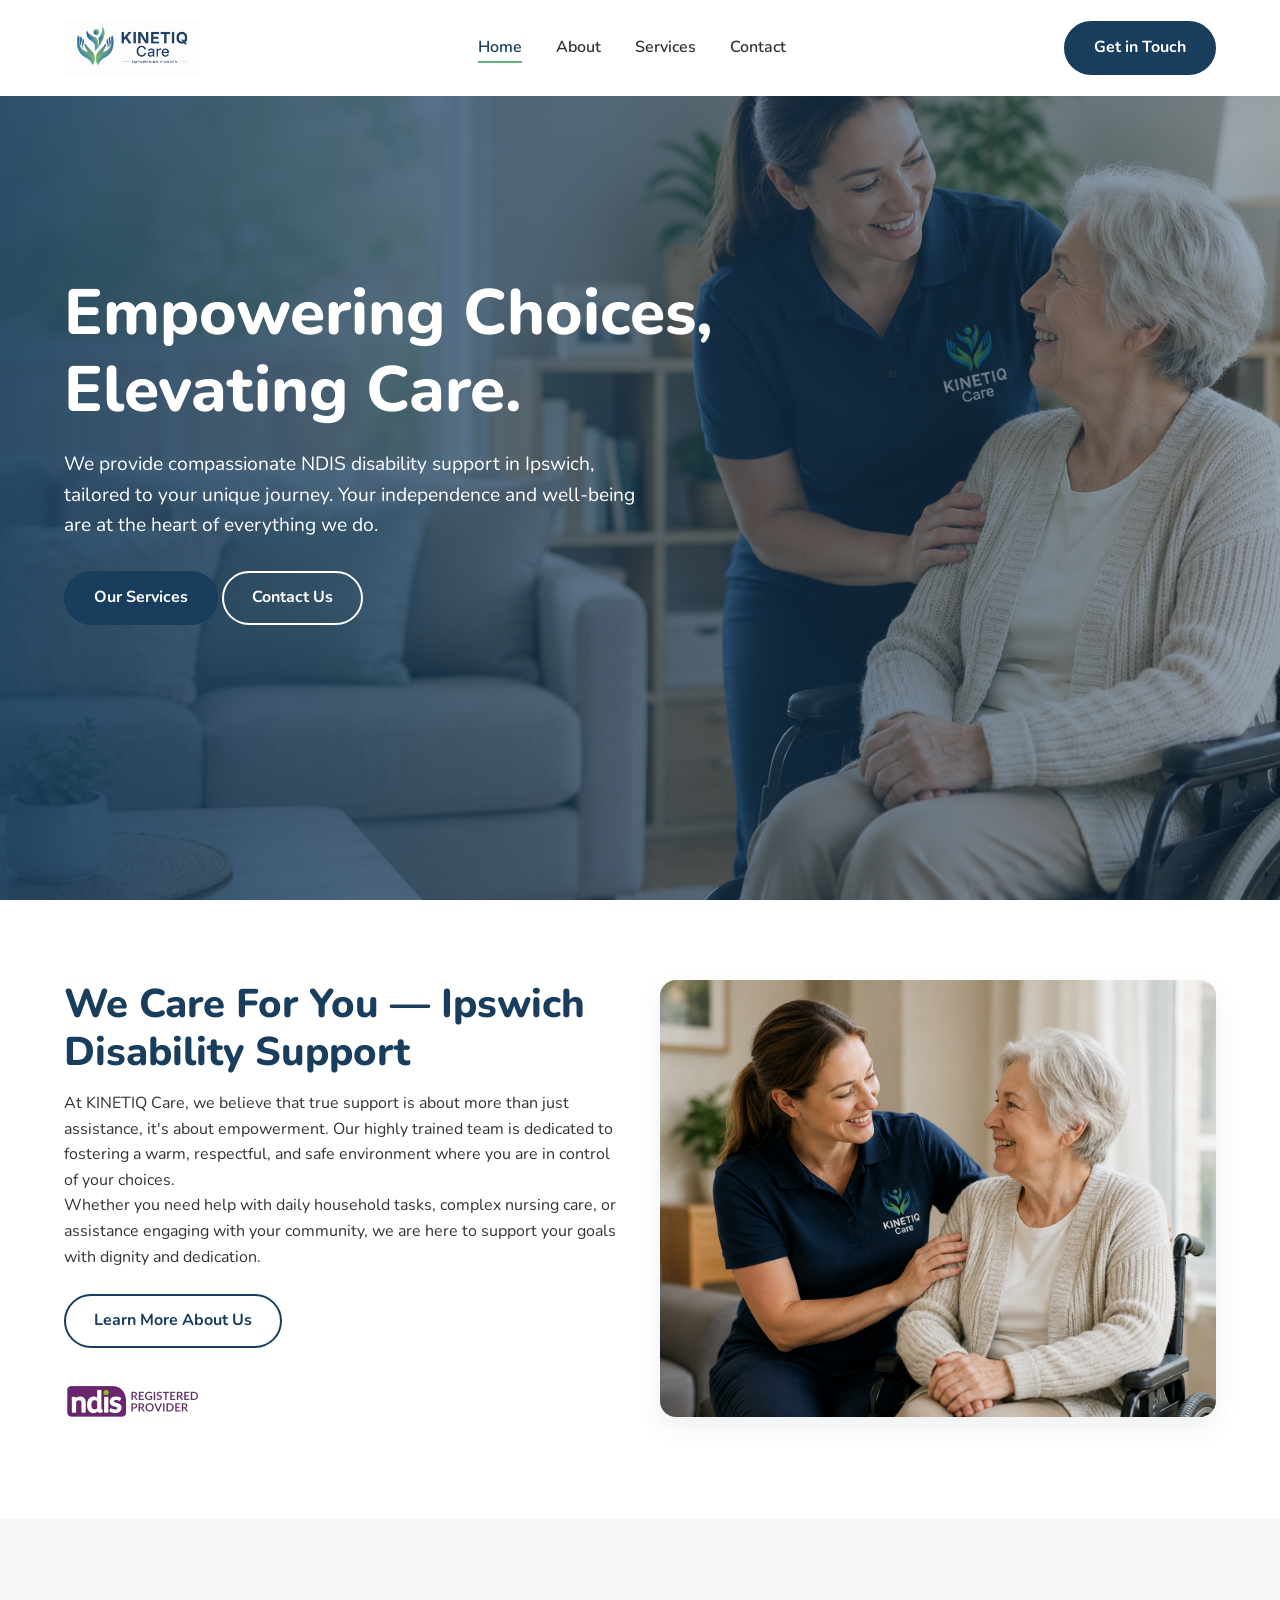
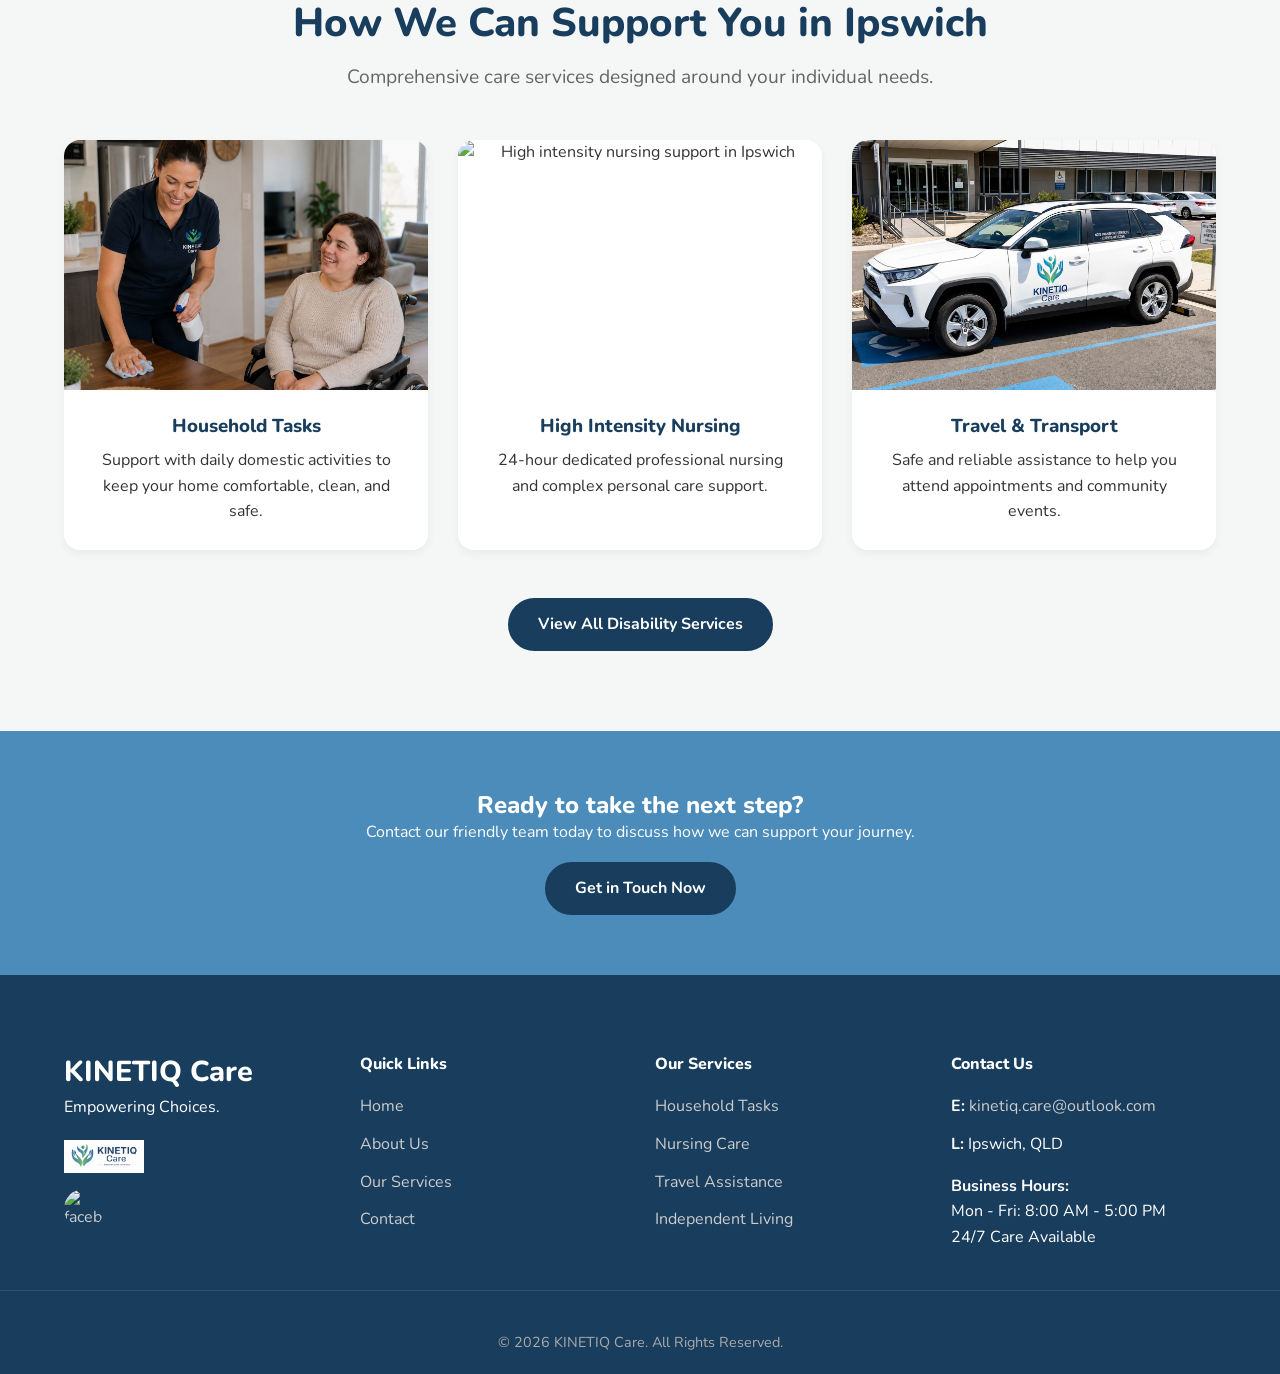
==== index.html @ 46cb67d1 "Add files via upload" ====
<!DOCTYPE html>
<html lang="en-AU">
<head>
    <meta charset="UTF-8">
    <meta name="viewport" content="width=device-width, initial-scale=1.0">
    <title>KINETIQ Care — Ipswich NDIS Disability Support | Empowering Choices</title>
    <meta name="description" content="NDIS disability support in Ipswich, QLD — household tasks, nursing, transport and supported independent living for people with disability.">
    <meta name="keywords" content="NDIS Ipswich, disability support Ipswich, NDIS provider Ipswich, supported independent living Ipswich, nursing care Ipswich">
    <meta name="robots" content="index, follow">
    <link rel="canonical" href="https://kinetiqcare.com.au/">
    <meta property="og:title" content="KINETIQ Care — Ipswich NDIS Disability Support">
    <meta property="og:description" content="NDIS disability support in Ipswich delivering compassionate, person-centred care: household tasks, nursing, transport and supported independent living.">
    <meta property="og:url" content="https://kinetiqcare.com.au/">
    <meta property="og:type" content="website">
    <meta property="og:image" content="https://kinetiqcare.com.au/about-section.png">
    <meta name="twitter:card" content="summary_large_image">
    <meta name="twitter:title" content="KINETIQ Care — Ipswich NDIS Disability Support">
    <meta name="twitter:description" content="NDIS disability support in Ipswich delivering compassionate, person-centred care: household tasks, nursing, transport and supported independent living.">
    <meta name="twitter:image" content="https://kinetiqcare.com.au/about-section.png">
    <link href="https://fonts.googleapis.com/css2?family=Nunito:wght@400;600;700;800&display=swap" rel="stylesheet">
    <link rel="stylesheet" href="styles.css">
    <link rel="apple-touch-icon" sizes="180x180" href="apple-touch-icon.png">
    <link rel="icon" type="image/png" sizes="32x32" href="favicon-32x32.png">
    <link rel="icon" type="image/png" sizes="16x16" href="favicon-16x16.png">
    <link rel="manifest" href="site.webmanifest">
        <link rel="shortcut icon" href="favicon.ico">
        <script type="application/ld+json">
        {
            "@context": "https://schema.org",
            "@type": "LocalBusiness",
            "name": "KINETIQ Care",
            "url": "https://kinetiqcare.com.au",
            "logo": "https://kinetiqcare.com.au/logo.png",
            "image": "https://kinetiqcare.com.au/about-section.png",
            "description": "NDIS disability support in Ipswich, QLD — household tasks, nursing, transport and supported independent living for people with disability.",
            "address": {
                "@type": "PostalAddress",
                "addressLocality": "Ipswich",
                "addressRegion": "QLD",
                "addressCountry": "AU"
            },
            "areaServed": "Ipswich, QLD",
            "sameAs": ["https://www.facebook.com/profile.php?id=61588974745983"]
        }
        </script>
</head>
<body>

    <nav class="navbar">
        <div class="nav-container">
            <a href="index.html" class="logo">
                <img src="logo.png" alt="KINETIQ Care logo" style="height:56px;display:block;">
            </a>
            <div class="nav-links">
                <a href="index.html" class="active">Home</a>
                <a href="about.html">About</a>
                <a href="services.html">Services</a>
                <a href="contact.html">Contact</a>
            </div>
            <a href="contact.html" class="btn btn-primary nav-btn">Get in Touch</a>
            <button class="hamburger" aria-label="Toggle menu">
                <span></span>
                <span></span>
                <span></span>
            </button>
        </div>
    </nav>

    <div class="mobile-menu">
        <a href="index.html" class="mobile-logo"><img src="logo.png" alt="KINETIQ Care logo"></a>
        <a href="index.html">Home</a>
        <a href="about.html">About</a>
        <a href="services.html">Services</a>
        <a href="contact.html">Contact</a>
    </div>

    <header class="hero">
        <div class="hero-bg-container">
            <img src="hero-banner.png" alt="NDIS support worker in Ipswich with participant" class="hero-bg">
        </div>
        <div class="hero-content reveal">
            <h1>Empowering Choices,<br>Elevating Care.</h1>
            <p>We provide compassionate NDIS disability support in Ipswich, tailored to your unique journey. Your independence and well-being are at the heart of everything we do.</p>
            <div class="hero-buttons">
                <a href="services.html" class="btn btn-primary">Our Services</a>
                <a href="contact.html" class="btn btn-outline-light">Contact Us</a>
            </div>
        </div>
    </header>

    <section class="section intro-section">
        <div class="container grid-2">
            <div class="intro-text reveal">
                <h2 class="section-title">We Care For You — Ipswich Disability Support</h2>
                <p>At KINETIQ Care, we believe that true support is about more than just assistance, it's about empowerment. Our highly trained team is dedicated to fostering a warm, respectful, and safe environment where you are in control of your choices.</p>
                <p>Whether you need help with daily household tasks, complex nursing care, or assistance engaging with your community, we are here to support your goals with dignity and dedication.</p>
                <a href="about.html" class="btn btn-outline-dark mt-4">Learn More About Us</a>
                <div class="ndis-badge-wrapper mt-3">
                    <img src="ndis-registered-provider.png" alt="NDIS Registered Provider" class="ndis-badge">
                </div>
            </div>
                <div class="intro-image reveal stagger-1">
                    <img src="about-section.png" alt="Caregiver and participant smiling — Ipswich disability support" class="rounded-img shadow">
                </div>
        </div>
    </section>

    <section class="section bg-light">
        <div class="container text-center reveal">
            <h2 class="section-title">How We Can Support You in Ipswich</h2>
            <p class="subtitle">Comprehensive care services designed around your individual needs.</p>
            
            <div class="grid-3 mt-5">
                <div class="card reveal stagger-1">
                    <img src="household-tasks.png
                    " alt="Household tasks support in Ipswich">
                    <div class="card-content">
                        <h3>Household Tasks</h3>
                        <p>Support with daily domestic activities to keep your home comfortable, clean, and safe.</p>
                    </div>
                </div>
                <div class="card reveal stagger-2">
                    <img src="https://images.pexels.com/photos/3825586/pexels-photo-3825586.jpeg?auto=compress&cs=tinysrgb&h=750&w=1260" alt="High intensity nursing support in Ipswich">
                    <div class="card-content">
                        <h3>High Intensity Nursing</h3>
                        <p>24-hour dedicated professional nursing and complex personal care support.</p>
                    </div>
                </div>
                <div class="card reveal stagger-3">
                    <img src="kinetiq-car.png" alt="Transport support in Ipswich - NDIS">
                    <div class="card-content">
                        <h3>Travel & Transport</h3>
                        <p>Safe and reliable assistance to help you attend appointments and community events.</p>
                    </div>
                </div>
            </div>
            <div class="mt-5">
                <a href="services.html" class="btn btn-primary">View All Disability Services</a>
            </div>
        </div>
    </section>

    <section class="cta-banner reveal">
        <div class="container text-center">
            <h2>Ready to take the next step?</h2>
            <p>Contact our friendly team today to discuss how we can support your journey.</p>
            <a href="contact.html" class="btn btn-primary outline-hover mt-3">Get in Touch Now</a>
        </div>
    </section>

    <footer class="footer">
        <div class="container grid-4">
            <div class="footer-col brand-col">
                <h3 class="footer-logo">KINETIQ Care</h3>
                <p>Empowering Choices.</p>
                <div class="ndis-logo-wrapper">
                    <img src="logo.png" alt="KINETIQ Care logo" style="width:80px;height:auto;display:block;">
                </div>
                <div class="social-links mt-3">
                    <a href="https://www.facebook.com/profile.php?id=61588974745983" target="_blank" aria-label="Facebook">
                        <img src="https://upload.wikimedia.org/wikipedia/commons/0/05/Facebook_Logo_%282019%29.png" alt="facebook-logo" class="social-icon" style="width:40px;height:40px;object-fit:contain;">
                    </a>
                </div>
            </div>
            
            <div class="footer-col">
                <h4>Quick Links</h4>
                <ul>
                    <li><a href="index.html">Home</a></li>
                    <li><a href="about.html">About Us</a></li>
                    <li><a href="services.html">Our Services</a></li>
                    <li><a href="contact.html">Contact</a></li>
                </ul>
            </div>

            <div class="footer-col">
                <h4>Our Services</h4>
                <ul>
                    <li><a href="services.html">Household Tasks</a></li>
                    <li><a href="services.html">Nursing Care</a></li>
                    <li><a href="services.html">Travel Assistance</a></li>
                    <li><a href="services.html">Independent Living</a></li>
                </ul>
            </div>

            <div class="footer-col">
                <h4>Contact Us</h4>
                <ul class="contact-info">
                    <li><strong>E:</strong> <a href="mailto:kinetiq.care@outlook.com">kinetiq.care@outlook.com</a></li>
                    <li><strong>L:</strong> Ipswich, QLD</li>
                </ul>
                <div class="hours mt-3">
                    <strong>Business Hours:</strong><br>
                    Mon - Fri: 8:00 AM - 5:00 PM<br>
                    24/7 Care Available
                </div>
            </div>
        </div>
        <div class="footer-bottom">
            <p>&copy; 2026 KINETIQ Care. All Rights Reserved.</p>
        </div>
    </footer>

    <script src="main.js"></script>
</body>
</html>
---- styles.css ----
/* ==========================================================================
   CSS Variables & Reset
   ========================================================================== */
:root {
    --primary-blue: #183D5D;    /* Dark Blue from Logo text */
    --accent-blue: #4B8CBA;     /* Light blue from gradient */
    --accent-green: #60B47A;    /* Green from gradient */
    --ndis-purple: #5F2580;
    --text-main: #333333;
    --text-light: #666666;
    --bg-light: #F4F7F6;
    --white: #FFFFFF;
    
    --font-main: 'Nunito', sans-serif;
    
    --radius-sm: 8px;
    --radius-md: 16px;
    --radius-lg: 24px;
    
    --shadow-sm: 0 4px 10px rgba(0,0,0,0.05);
    --shadow-md: 0 10px 25px rgba(24, 61, 93, 0.08);
    --shadow-hover: 0 15px 35px rgba(24, 61, 93, 0.15);
    
    --transition: all 0.3s ease;
}

* {
    margin: 0;
    padding: 0;
    box-sizing: border-box;
}

body {
    font-family: var(--font-main);
    color: var(--text-main);
    line-height: 1.6;
    background-color: var(--white);
    overflow-x: hidden;
}

h1, h2, h3, h4, h5, h6 {
    color: var(--primary-blue);
    font-weight: 800;
    line-height: 1.2;
}

a {
    text-decoration: none;
    color: var(--primary-blue);
    transition: var(--transition);
}

img {
    max-width: 100%;
    height: auto;
    display: block;
}

/* ==========================================================================
   Utility Classes
   ========================================================================== */
.container {
    width: 90%;
    max-width: 1200px;
    margin: 0 auto;
}

.section { padding: 80px 0; }
.section-sm { padding: 40px 0; }

.bg-light { background-color: var(--bg-light); }
.text-center { text-align: center; }
.mt-3 { margin-top: 1rem; }
.mt-4 { margin-top: 1.5rem; }
.mt-5 { margin-top: 3rem; }
.mb-4 { margin-bottom: 1.5rem; }
.mb-5 { margin-bottom: 3rem; }
.max-w-800 { max-width: 800px; }
.mx-auto { margin-left: auto; margin-right: auto; }

.shadow { box-shadow: var(--shadow-md); }
.shadow-sm { box-shadow: var(--shadow-sm); }
.rounded-img { border-radius: var(--radius-md); }

.grid-2 { display: grid; grid-template-columns: repeat(2, 1fr); gap: 40px; }
.grid-3 { display: grid; grid-template-columns: repeat(3, 1fr); gap: 30px; }
.grid-4 { display: grid; grid-template-columns: repeat(4, 1fr); gap: 30px; }
.align-center { align-items: center; }
.align-start { align-items: flex-start; }
.gap-large { gap: 60px; }

@media (max-width: 992px) {
    .grid-3, .grid-4 { grid-template-columns: repeat(2, 1fr); }
}
@media (max-width: 768px) {
    .grid-2, .grid-3, .grid-4 { grid-template-columns: 1fr; }
}

/* ==========================================================================
   Buttons
   ========================================================================== */
.btn {
    display: inline-block;
    padding: 12px 28px;
    border-radius: 50px;
    font-weight: 700;
    cursor: pointer;
    transition: var(--transition);
    border: 2px solid transparent;
    text-align: center;
}

.btn-primary {
    background-color: var(--primary-blue);
    color: var(--white);
    border-color: var(--primary-blue);
}
.btn-primary:hover {
    background-color: transparent;
    color: var(--primary-blue);
}

.btn-outline-light {
    background-color: transparent;
    color: var(--white);
    border-color: var(--white);
}
.btn-outline-light:hover {
    background-color: var(--white);
    color: var(--primary-blue);
}

.btn-outline-dark {
    background-color: transparent;
    color: var(--primary-blue);
    border-color: var(--primary-blue);
}
.btn-outline-dark:hover {
    background-color: var(--primary-blue);
    color: var(--white);
}

/* ==========================================================================
   Navigation
   ========================================================================== */
.navbar {
    position: fixed;
    top: 0;
    width: 100%;
    background: var(--white);
    z-index: 1000;
    padding: 20px 0;
    transition: var(--transition);
}
.navbar.scrolled {
    padding: 10px 0;
    box-shadow: var(--shadow-sm);
}

.nav-container {
    display: flex;
    justify-content: space-between;
    align-items: center;
    width: 90%;
    max-width: 1200px;
    margin: 0 auto;
}

.logo svg {
    height: 50px;
    width: auto;
}

.nav-links a {
    margin: 0 15px;
    font-weight: 600;
    color: var(--text-main);
    position: relative;
}
.nav-links a:hover, .nav-links a.active {
    color: var(--primary-blue);
}
.nav-links a::after {
    content: '';
    position: absolute;
    bottom: -5px;
    left: 0;
    width: 0;
    height: 2px;
    background: var(--accent-green);
    transition: var(--transition);
}
.nav-links a:hover::after, .nav-links a.active::after {
    width: 100%;
}

.hamburger {
    display: none;
    flex-direction: column;
    cursor: pointer;
    background: none;
    border: none;
    z-index: 1001;
}
.hamburger span {
    width: 25px;
    height: 3px;
    background-color: var(--primary-blue);
    margin: 2px 0;
    transition: 0.4s;
    border-radius: 3px;
}

/* Mobile Menu */
.mobile-menu {
    position: fixed;
    top: 0;
    left: 0;
    width: 100%;
    height: 100vh;
    background: var(--white);
    display: flex;
    flex-direction: column;
    justify-content: center;
    align-items: center;
    transform: translateY(-100%);
    transition: transform 0.5s cubic-bezier(0.77, 0, 0.175, 1);
    z-index: 999;
}
.mobile-menu.open {
    transform: translateY(0);
}
.mobile-menu a {
    font-size: 24px;
    font-weight: 700;
    margin: 15px 0;
}

.mobile-menu .mobile-logo img {
    height: 56px;
    display: block;
    margin-bottom: 24px;
}

@media (max-width: 992px) {
    .nav-links, .nav-btn { display: none; }
    .hamburger { display: flex; }
}

/* ==========================================================================
   Hero & Page Headers
   ========================================================================== */
.hero {
    position: relative;
    height: 100vh;
    min-height: 600px;
    display: flex;
    align-items: center;
    overflow: hidden;
}
.hero-bg-container {
    position: absolute;
    top: 0; left: 0; width: 100%; height: 100%;
    z-index: -1;
    overflow: hidden;
}
.hero-bg {
    width: 100%;
    height: 100%;
    object-fit: cover;
    animation: kenBurns 20s infinite alternate linear;
}
@keyframes kenBurns {
    0% { transform: scale(1); }
    100% { transform: scale(1.1); }
}
.hero::after {
    content: '';
    position: absolute;
    top: 0; left: 0; width: 100%; height: 100%;
    background: linear-gradient(to right, rgba(24, 61, 93, 0.9) 0%, rgba(24, 61, 93, 0.4) 100%);
    z-index: 0;
}
.hero-content {
    position: relative;
    z-index: 1;
    width: 90%;
    max-width: 1200px;
    margin: 0 auto;
    color: var(--white);
}
.hero-content h1 {
    color: var(--white);
    font-size: 4rem;
    margin-bottom: 20px;
}
.hero-content p {
    font-size: 1.2rem;
    max-width: 600px;
    margin-bottom: 30px;
}

.page-header {
    position: relative;
    height: 400px;
    display: flex;
    align-items: center;
    justify-content: center;
    text-align: center;
    margin-top: 90px;
    overflow: hidden;
}
.page-header-bg {
    position: absolute;
    top: 0; left: 0; width: 100%; height: 100%;
    object-fit: cover;
    z-index: -1;
}
.page-header::after {
    content: '';
    position: absolute;
    top: 0; left: 0; width: 100%; height: 100%;
    background: rgba(24, 61, 93, 0.7);
    z-index: 0;
}
.page-header .container {
    position: relative;
    z-index: 1;
    color: var(--white);
}
.page-header h1 {
    color: var(--white);
    font-size: 3rem;
}

/* ==========================================================================
   Cards & Content Blocks
   ========================================================================== */
.section-title {
    font-size: 2.5rem;
    margin-bottom: 15px;
}
.subtitle {
    font-size: 1.2rem;
    color: var(--text-light);
}

.card {
    background: var(--white);
    border-radius: var(--radius-md);
    overflow: hidden;
    box-shadow: var(--shadow-sm);
    transition: var(--transition);
}
.card:hover {
    transform: translateY(-10px);
    box-shadow: var(--shadow-hover);
}
.card img {
    width: 100%;
    height: 250px;
    object-fit: cover;
}
.card-content {
    padding: 25px;
}
.card-content h3 {
    margin-bottom: 10px;
}

.service-card-horizontal {
    display: flex;
    background: var(--white);
    border-radius: var(--radius-md);
    overflow: hidden;
    transition: var(--transition);
}
.service-card-horizontal:hover {
    transform: translateY(-5px);
    box-shadow: var(--shadow-hover);
}
.service-card-horizontal img {
    width: 40%;
    object-fit: cover;
}
.service-info {
    padding: 40px;
    width: 60%;
    display: flex;
    flex-direction: column;
    justify-content: center;
    align-items: flex-start;
}
@media (max-width: 768px) {
    .service-card-horizontal { flex-direction: column; }
    .service-card-horizontal img { width: 100%; height: 200px; }
    .service-info { width: 100%; padding: 20px; }
}

/* ==========================================================================
   Booking & Contact Blocks
   ========================================================================== */
.booking-actions {
    margin-top: 40px;
}
.booking-card {
    display: block;
    background: var(--white);
    padding: 40px;
    border-radius: var(--radius-md);
    text-align: center;
    transition: var(--transition);
}
.booking-card:hover {
    transform: translateY(-5px);
    box-shadow: var(--shadow-hover);
}
.icon-circle {
    width: 80px;
    height: 80px;
    background: var(--bg-light);
    border-radius: 50%;
    display: flex;
    align-items: center;
    justify-content: center;
    font-size: 30px;
    margin: 0 auto 20px;
}

.contact-row {
    display: flex;
    align-items: center;
    padding: 20px;
    background: var(--white);
    border-radius: var(--radius-md);
    margin-bottom: 15px;
    text-decoration: none;
    color: var(--text-main);
}
.hover-lift {
    transition: var(--transition);
}
.hover-lift:hover {
    transform: translateY(-3px);
    box-shadow: var(--shadow-md);
}
.contact-row .icon {
    font-size: 24px;
    margin-right: 20px;
    background: var(--bg-light);
    padding: 15px;
    border-radius: 50%;
}

.map-wrapper {
    border-radius: var(--radius-md);
    overflow: hidden;
}
/* Subtle grayscale for light theme map */
.map-wrapper iframe {
    filter: grayscale(60%) contrast(1.1);
}

.facebook-btn {
    background-color: #1877F2;
    border-color: #1877F2;
    width: 100%;
}
.facebook-btn:hover {
    color: #1877F2;
    border-color: #1877F2;
}

/* ==========================================================================
   Stats Section
   ========================================================================== */
.stats-grid {
    display: flex;
    justify-content: space-around;
    text-align: center;
    flex-wrap: wrap;
    gap: 30px;
}
.stat-item h3, .stat-item span {
    font-size: 3.5rem;
    color: var(--accent-green);
    margin-bottom: 5px;
    display: inline-block;
}
.stat-item p {
    font-weight: 700;
    color: var(--primary-blue);
    font-size: 1.1rem;
}

/* ==========================================================================
   Pre-Footer CTA
   ========================================================================== */
.cta-banner {
    background-color: var(--accent-blue);
    color: var(--white);
    padding: 60px 0;
}
.cta-banner h2 {
    color: var(--white);
}

/* ==========================================================================
   Footer
   ========================================================================== */
.footer {
    background-color: var(--primary-blue);
    color: var(--white);
    padding: 80px 0 20px;
}
.footer h3, .footer h4 {
    color: var(--white);
    margin-bottom: 20px;
}
.footer-logo {
    font-size: 1.8rem;
    margin-bottom: 5px !important;
}
.footer ul {
    list-style: none;
}
.footer ul li {
    margin-bottom: 12px;
}
.footer a {
    color: #ccc;
}
.footer a:hover {
    color: var(--accent-green);
}
.ndis-logo-wrapper {
    margin-top: 20px;
}
.social-icon {
    width: 40px;
    height: 40px;
    border-radius: 50%;
    transition: var(--transition);
}
.social-icon:hover {
    transform: scale(1.1);
}
.ndis-badge {
    width: 150px; /* ~35% larger than 110px */
    height: auto;
    display: inline-block;
    vertical-align: middle;
}
.ndis-badge-wrapper { display: flex; align-items: center; }
@media (max-width: 768px) {
    .ndis-badge { width: 110px; margin-top: 8px; }
    .ndis-badge-wrapper { justify-content: flex-start; }
}
.footer-bottom {
    text-align: center;
    padding-top: 40px;
    margin-top: 40px;
    border-top: 1px solid rgba(255,255,255,0.1);
    color: #aaa;
    font-size: 0.9rem;
}

/* ==========================================================================
   Animations
   ========================================================================== */
.reveal {
    opacity: 0;
    transform: translateY(40px);
    transition: all 0.8s cubic-bezier(0.5, 0, 0, 1);
}
.reveal.active {
    opacity: 1;
    transform: translateY(0);
}
.stagger-1 { transition-delay: 0.1s; }
.stagger-2 { transition-delay: 0.2s; }
.stagger-3 { transition-delay: 0.3s; }
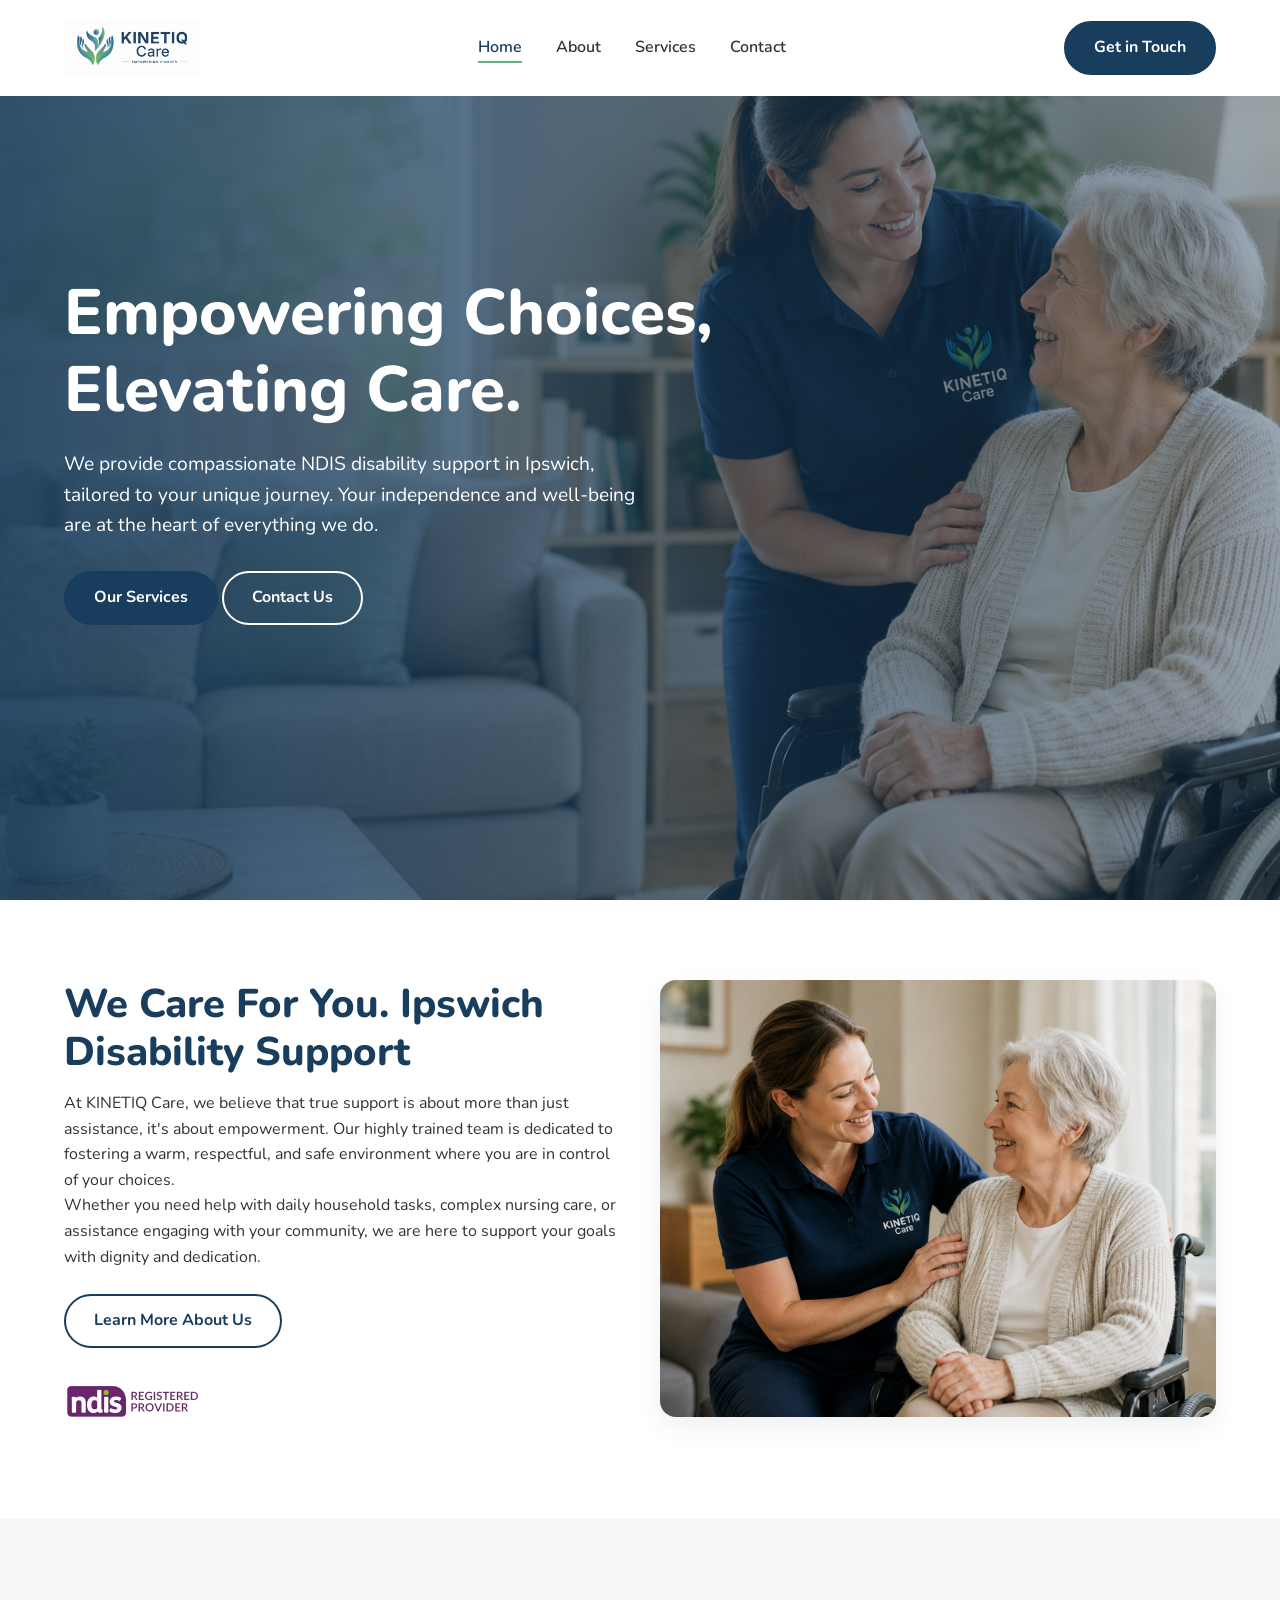
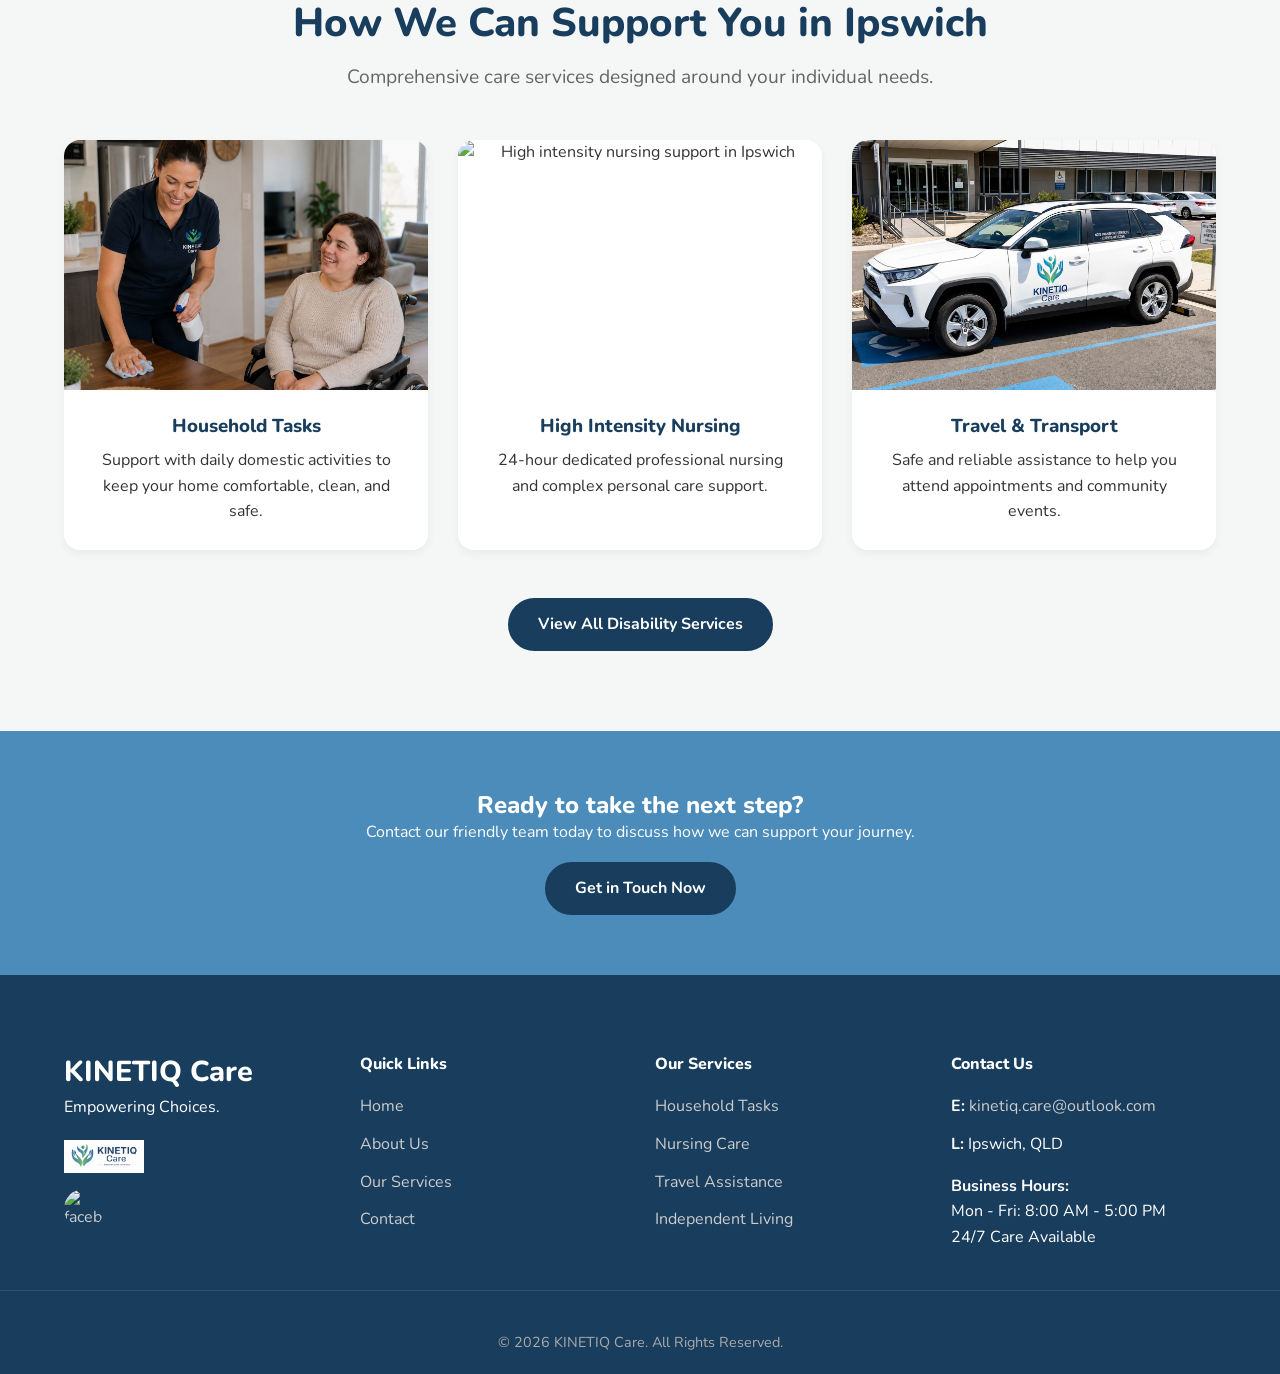
==== commit aa6dec84: "Update index.html" ====
--- a/index.html
+++ b/index.html
@@ -91,7 +91,7 @@
     <section class="section intro-section">
         <div class="container grid-2">
             <div class="intro-text reveal">
-                <h2 class="section-title">We Care For You — Ipswich Disability Support</h2>
+                <h2 class="section-title">We Care For You. Ipswich Disability Support</h2>
                 <p>At KINETIQ Care, we believe that true support is about more than just assistance, it's about empowerment. Our highly trained team is dedicated to fostering a warm, respectful, and safe environment where you are in control of your choices.</p>
                 <p>Whether you need help with daily household tasks, complex nursing care, or assistance engaging with your community, we are here to support your goals with dignity and dedication.</p>
                 <a href="about.html" class="btn btn-outline-dark mt-4">Learn More About Us</a>
@@ -203,4 +203,4 @@
 
     <script src="main.js"></script>
 </body>
-</html>+</html>
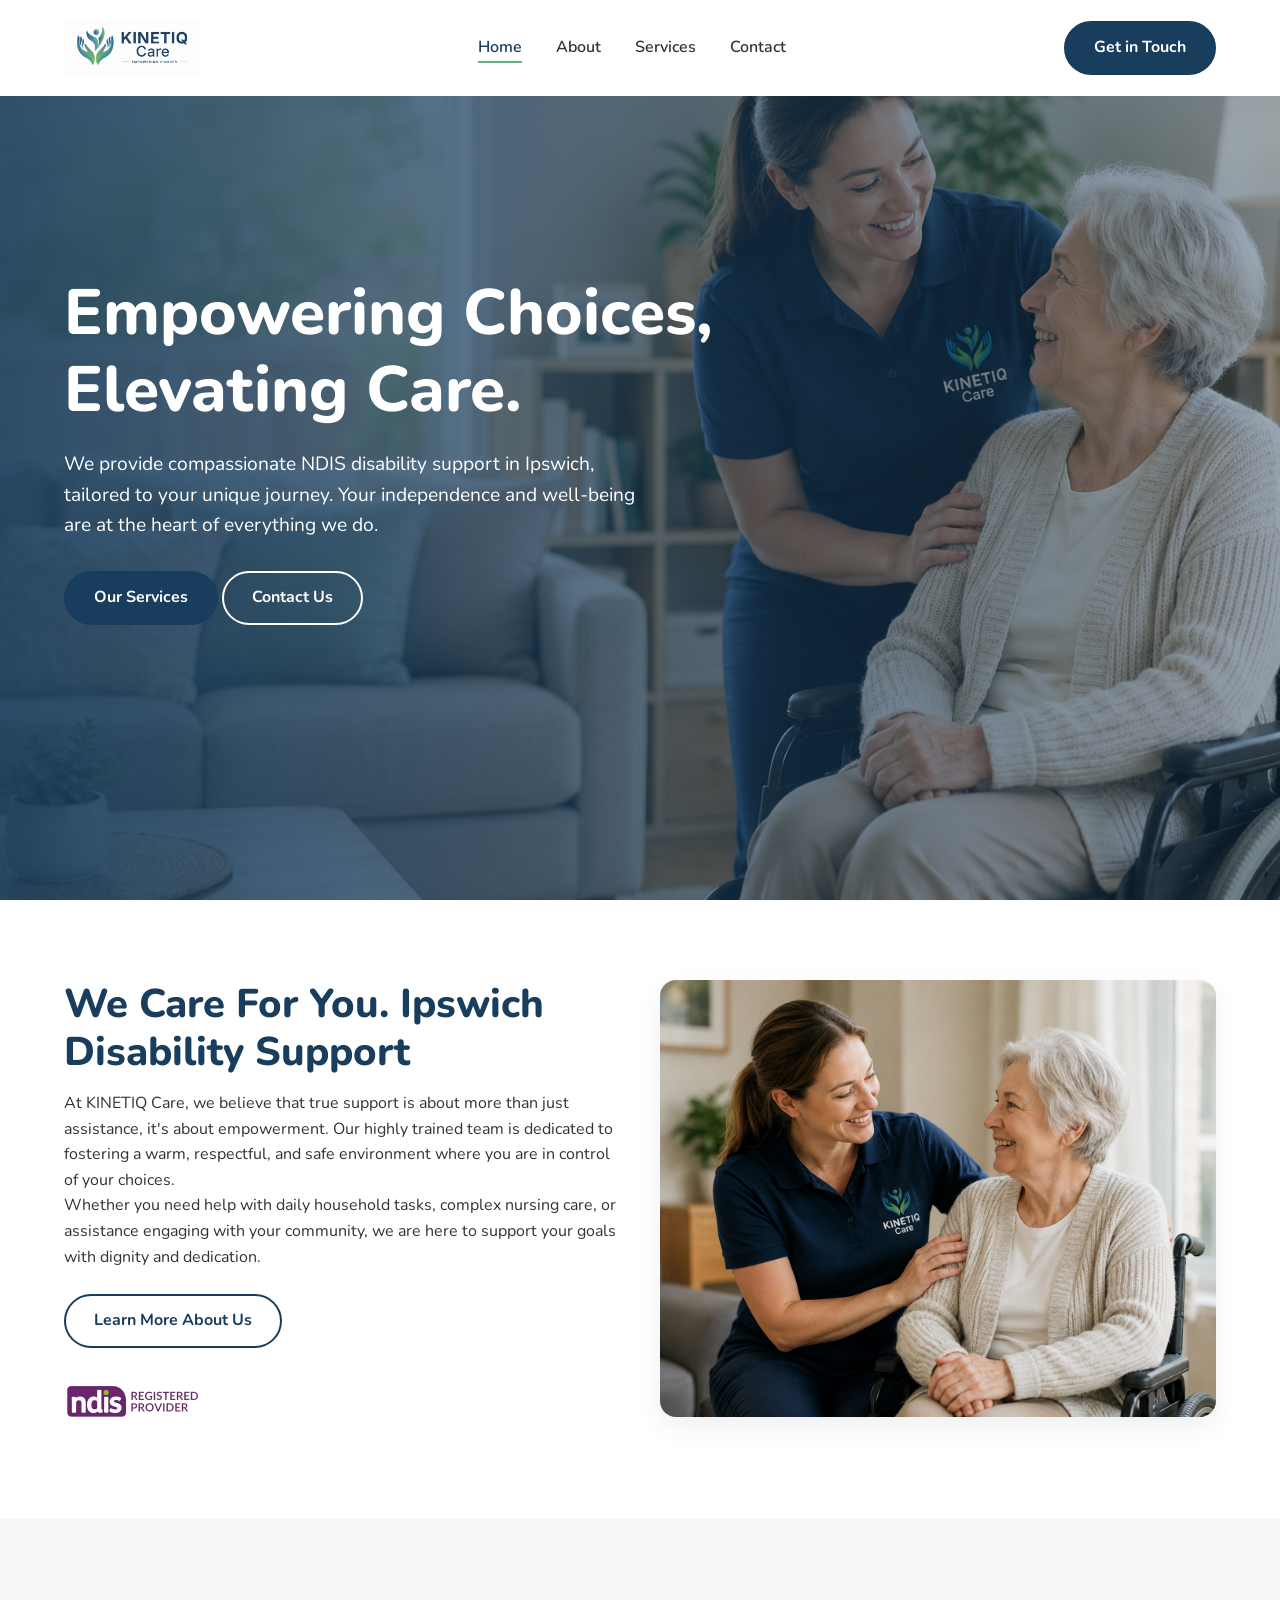
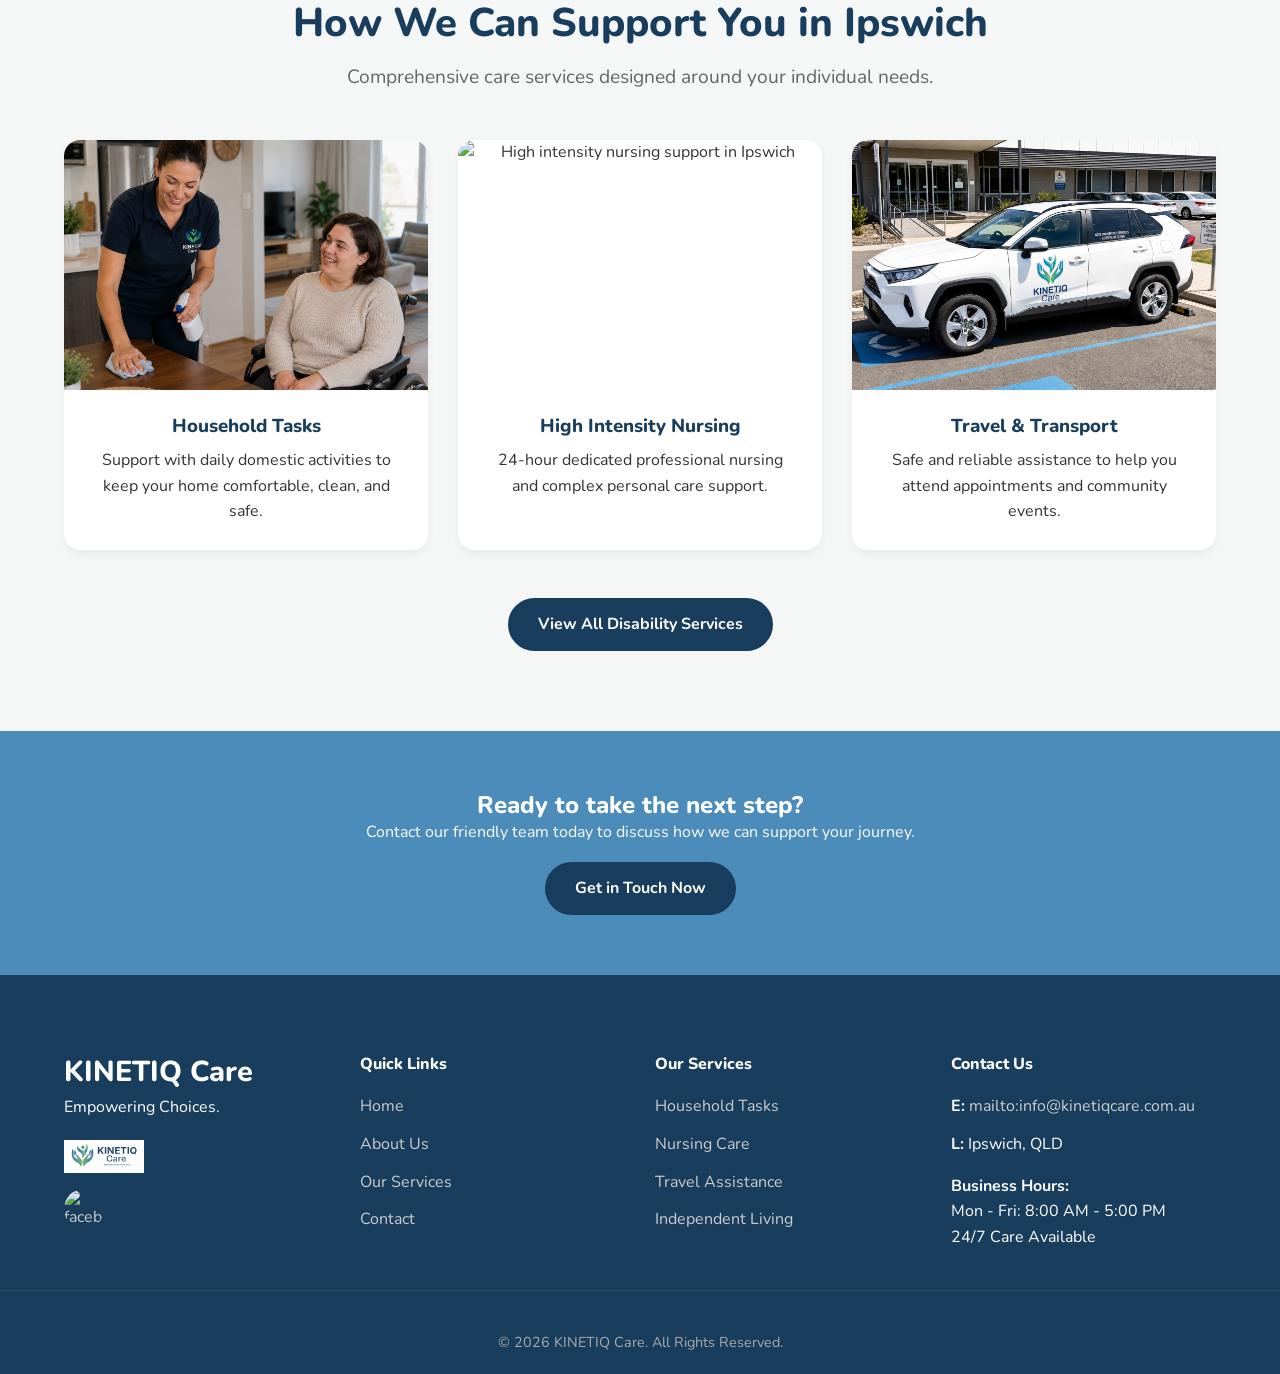
==== commit 9c2e9f81: "Update Email" ====
--- a/index.html
+++ b/index.html
@@ -3,7 +3,7 @@
 <head>
     <meta charset="UTF-8">
     <meta name="viewport" content="width=device-width, initial-scale=1.0">
-    <title>KINETIQ Care — Ipswich NDIS Disability Support | Empowering Choices</title>
+    <title>KINETIQ Care: Ipswich Based NDIS Disability Support | Empowering Choices</title>
     <meta name="description" content="NDIS disability support in Ipswich, QLD — household tasks, nursing, transport and supported independent living for people with disability.">
     <meta name="keywords" content="NDIS Ipswich, disability support Ipswich, NDIS provider Ipswich, supported independent living Ipswich, nursing care Ipswich">
     <meta name="robots" content="index, follow">
@@ -186,7 +186,7 @@
             <div class="footer-col">
                 <h4>Contact Us</h4>
                 <ul class="contact-info">
-                    <li><strong>E:</strong> <a href="mailto:kinetiq.care@outlook.com">kinetiq.care@outlook.com</a></li>
+                    <li><strong>E:</strong> <a href="mailto:info@kinetiqcare.com.au">mailto:info@kinetiqcare.com.au</a></li>
                     <li><strong>L:</strong> Ipswich, QLD</li>
                 </ul>
                 <div class="hours mt-3">
